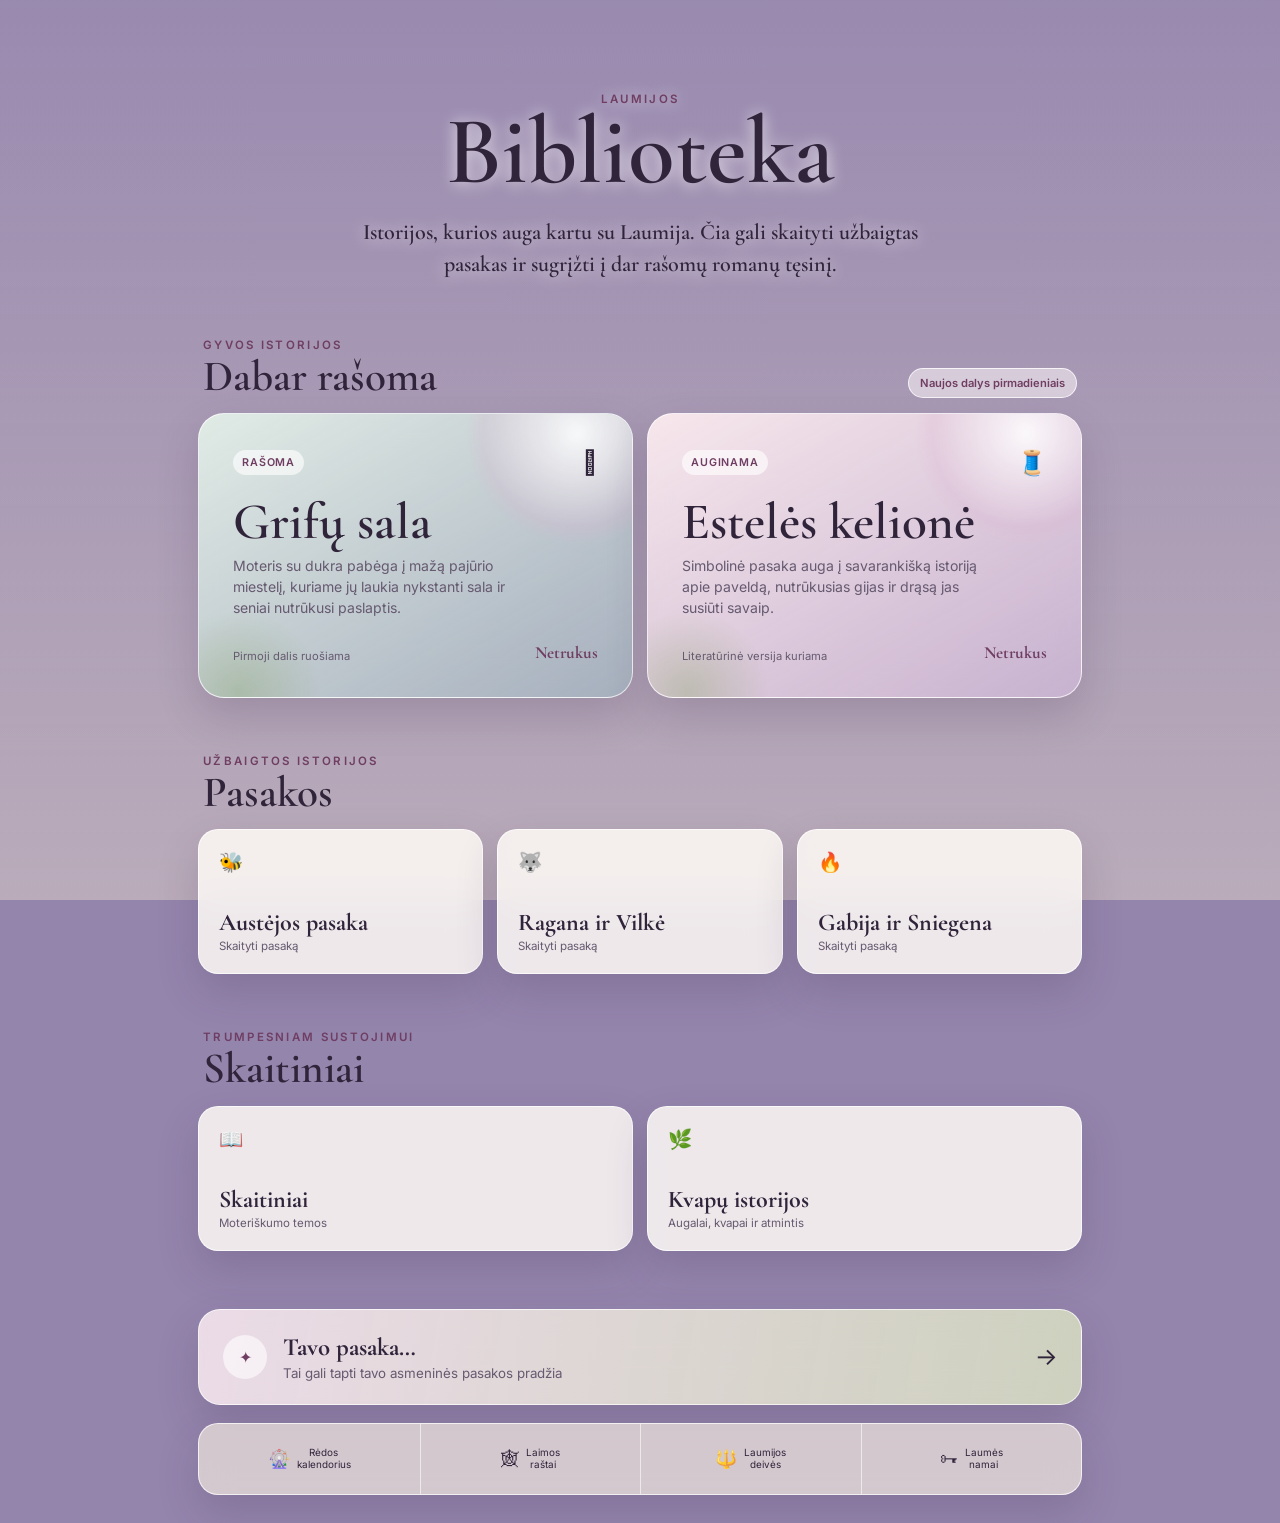
==== biblioteka/index.html @ 4a4b7edc "Add Laumija library page" ====
<!doctype html>
<html lang="lt">
<head>
  <meta charset="utf-8">
  <meta name="viewport" content="width=device-width, initial-scale=1">
  <meta name="theme-color" content="#8f7eaa">
  <meta name="description" content="Laumijos biblioteka – augantys romanai, pasakos ir skaitiniai.">
  <title>Laumijos biblioteka</title>
  <link rel="preconnect" href="https://fonts.googleapis.com">
  <link rel="preconnect" href="https://fonts.gstatic.com" crossorigin>
  <link href="https://fonts.googleapis.com/css2?family=Cormorant+Garamond:wght@500;600;700&family=Inter:wght@400;500;600&display=swap" rel="stylesheet">
  <link rel="stylesheet" href="styles.css">
</head>
<body>
  <main class="library-shell">
    <header class="hero">
      <p class="eyebrow">Laumijos</p>
      <h1>Biblioteka</h1>
      <p class="hero-copy">Istorijos, kurios auga kartu su Laumija. Čia gali skaityti užbaigtas pasakas ir sugrįžti į dar rašomų romanų tęsinį.</p>
    </header>

    <section class="shelf" aria-labelledby="writing-title">
      <div class="shelf-heading">
        <div>
          <p class="section-kicker">Gyvos istorijos</p>
          <h2 id="writing-title">Dabar rašoma</h2>
        </div>
        <span class="rhythm">Naujos dalys pirmadieniais</span>
      </div>
      <div class="writing-grid" id="writing-grid"></div>
    </section>

    <section class="shelf" aria-labelledby="tales-title">
      <div class="shelf-heading">
        <div>
          <p class="section-kicker">Užbaigtos istorijos</p>
          <h2 id="tales-title">Pasakos</h2>
        </div>
      </div>
      <div class="tale-grid" id="tale-grid"></div>
    </section>

    <section class="shelf" aria-labelledby="reading-title">
      <div class="shelf-heading">
        <div>
          <p class="section-kicker">Trumpesniam sustojimui</p>
          <h2 id="reading-title">Skaitiniai</h2>
        </div>
      </div>
      <div class="reading-grid" id="reading-grid"></div>
    </section>

    <a class="personal-story" href="https://laumija.lt/p/1096b77/">
      <span class="personal-symbol" aria-hidden="true">✦</span>
      <span>
        <strong>Tavo pasaka…</strong>
        <small>Tai gali tapti tavo asmeninės pasakos pradžia</small>
      </span>
      <span class="arrow" aria-hidden="true">→</span>
    </a>

    <nav class="site-nav" aria-label="Laumijos puslapiai">
      <a href="https://laumija.lt/"><span aria-hidden="true">🎡</span><small>Rėdos<br>kalendorius</small></a>
      <a href="https://laumija.lt/p/110c548/"><span aria-hidden="true">🕸</span><small>Laimos<br>raštai</small></a>
      <a href="https://laumija.lt/p/104f5ad/"><span aria-hidden="true">🔱</span><small>Laumijos<br>deivės</small></a>
      <a href="https://laumija.lt/p/104f51d/"><span aria-hidden="true">🗝</span><small>Laumės<br>namai</small></a>
    </nav>
  </main>

  <script src="app.js"></script>
</body>
</html>
---- biblioteka/styles.css ----
:root {
  --ink: #30243b;
  --muted: #665a70;
  --wine: #6f3e62;
  --leaf: #526744;
  --cream: rgba(255, 252, 247, .84);
  --cream-strong: rgba(255, 253, 249, .94);
  --line: rgba(255, 255, 255, .72);
  --shadow: 0 18px 42px rgba(61, 40, 73, .18);
}

* { box-sizing: border-box; }

html { min-height: 100%; }

body {
  min-height: 100vh;
  margin: 0;
  color: var(--ink);
  font-family: "Inter", sans-serif;
  background-color: #9485ad;
  background-image:
    linear-gradient(rgba(248, 237, 247, .12), rgba(239, 231, 207, .22)),
    url("https://p.taplink.st/p/9/2/4/a/70316527.webp?0");
  background-position: center top;
  background-repeat: no-repeat;
  background-size: cover;
  background-attachment: fixed;
}

body::before {
  content: "";
  position: fixed;
  inset: 0;
  z-index: -1;
  background: linear-gradient(180deg, rgba(105, 82, 134, .12), rgba(240, 224, 205, .25));
}

a { color: inherit; }

.library-shell {
  width: min(100%, 960px);
  min-height: 100vh;
  margin: 0 auto;
  padding: clamp(48px, 8vw, 92px) clamp(16px, 4vw, 38px) 28px;
}

.hero {
  width: min(680px, 100%);
  margin: 0 auto clamp(34px, 6vw, 58px);
  text-align: center;
  text-shadow: 0 1px 16px rgba(255, 255, 255, .82);
}

.eyebrow,
.section-kicker {
  margin: 0 0 3px;
  color: var(--wine);
  font-size: .72rem;
  font-weight: 600;
  letter-spacing: .2em;
  text-transform: uppercase;
}

h1,
h2,
h3 {
  font-family: "Cormorant Garamond", serif;
}

h1 {
  margin: 0;
  font-size: clamp(3.25rem, 11vw, 6rem);
  font-weight: 600;
  line-height: .9;
}

.hero-copy {
  max-width: 600px;
  margin: 22px auto 0;
  font-family: "Cormorant Garamond", serif;
  font-size: clamp(1.16rem, 3vw, 1.38rem);
  font-weight: 600;
  line-height: 1.42;
}

.shelf {
  margin-top: clamp(32px, 6vw, 56px);
}

.shelf-heading {
  display: flex;
  align-items: end;
  justify-content: space-between;
  gap: 16px;
  margin: 0 5px 15px;
}

h2 {
  margin: 0;
  font-size: clamp(2rem, 5vw, 2.7rem);
  font-weight: 600;
  line-height: 1;
}

.rhythm {
  padding: 7px 11px;
  border: 1px solid rgba(255, 255, 255, .78);
  border-radius: 999px;
  background: rgba(255, 248, 250, .54);
  color: var(--wine);
  font-size: .7rem;
  font-weight: 600;
  white-space: nowrap;
  backdrop-filter: blur(10px);
}

.writing-grid,
.tale-grid,
.reading-grid {
  display: grid;
  gap: 14px;
}

.writing-grid { grid-template-columns: repeat(2, minmax(0, 1fr)); }
.tale-grid { grid-template-columns: repeat(3, minmax(0, 1fr)); }
.reading-grid { grid-template-columns: repeat(2, minmax(0, 1fr)); }

.book-card,
.tale-card,
.reading-card,
.personal-story,
.site-nav {
  border: 1px solid var(--line);
  box-shadow: var(--shadow);
  backdrop-filter: blur(16px);
  -webkit-backdrop-filter: blur(16px);
}

.book-card {
  position: relative;
  display: flex;
  min-height: 285px;
  overflow: hidden;
  border-radius: 26px;
  background: linear-gradient(145deg, rgba(255, 244, 247, .9), rgba(221, 228, 194, .69));
  text-decoration: none;
  isolation: isolate;
}

.book-card::before,
.book-card::after {
  content: "";
  position: absolute;
  border-radius: 50%;
  z-index: -1;
}

.book-card::before {
  width: 220px;
  height: 220px;
  top: -90px;
  right: -55px;
  background: radial-gradient(circle, rgba(255,255,255,.85), rgba(220,183,210,.25) 60%, transparent 72%);
}

.book-card::after {
  width: 170px;
  height: 170px;
  bottom: -80px;
  left: -45px;
  background: radial-gradient(circle, rgba(132,162,101,.35), transparent 68%);
}

.book-card[data-tone="island"] {
  background: linear-gradient(150deg, rgba(231, 244, 235, .9), rgba(161, 179, 191, .73));
}

.book-card[data-tone="thread"] {
  background: linear-gradient(150deg, rgba(255, 239, 241, .91), rgba(207, 183, 216, .72));
}

.book-inner {
  display: flex;
  flex-direction: column;
  width: 100%;
  padding: clamp(23px, 4vw, 34px);
}

.book-topline {
  display: flex;
  justify-content: space-between;
  gap: 12px;
  align-items: center;
}

.status {
  padding: 6px 9px;
  border-radius: 999px;
  background: rgba(255, 255, 255, .62);
  color: var(--wine);
  font-size: .67rem;
  font-weight: 600;
  letter-spacing: .08em;
  text-transform: uppercase;
}

.book-symbol {
  font-size: 1.5rem;
}

.book-card h3 {
  margin: auto 0 8px;
  font-size: clamp(2.1rem, 6vw, 3.2rem);
  font-weight: 600;
  line-height: .95;
}

.book-card p {
  max-width: 33ch;
  margin: 0;
  color: var(--muted);
  font-size: .88rem;
  line-height: 1.5;
}

.book-footer {
  display: flex;
  justify-content: space-between;
  align-items: end;
  gap: 14px;
  margin-top: 24px;
}

.book-footer small {
  color: var(--muted);
  font-size: .7rem;
  line-height: 1.3;
}

.open-label {
  font-family: "Cormorant Garamond", serif;
  font-size: 1.06rem;
  font-weight: 700;
}

.book-card.is-coming {
  cursor: default;
}

.book-card.is-coming .open-label {
  color: var(--wine);
}

.tale-card,
.reading-card {
  display: flex;
  flex-direction: column;
  min-height: 145px;
  padding: 20px;
  border-radius: 20px;
  background: var(--cream);
  text-decoration: none;
  transition: transform .2s ease, background-color .2s ease;
}

.tale-card:hover,
.reading-card:hover,
.personal-story:hover,
.book-card[href]:hover {
  transform: translateY(-2px);
}

.tale-card span,
.reading-card span {
  color: var(--wine);
  font-size: 1.22rem;
}

.tale-card h3,
.reading-card h3 {
  margin: auto 0 4px;
  font-size: 1.5rem;
  line-height: 1.05;
}

.tale-card small,
.reading-card small {
  color: var(--muted);
  font-size: .72rem;
}

.personal-story {
  display: grid;
  grid-template-columns: auto 1fr auto;
  align-items: center;
  gap: 16px;
  margin-top: clamp(34px, 6vw, 58px);
  padding: 22px 24px;
  border-radius: 22px;
  background: linear-gradient(100deg, rgba(246, 230, 238, .89), rgba(222, 230, 195, .78));
  text-decoration: none;
  transition: transform .2s ease;
}

.personal-symbol {
  display: grid;
  width: 44px;
  height: 44px;
  place-items: center;
  border-radius: 50%;
  background: rgba(255, 255, 255, .58);
  color: var(--wine);
}

.personal-story strong {
  display: block;
  font-family: "Cormorant Garamond", serif;
  font-size: 1.55rem;
}

.personal-story small {
  color: var(--muted);
}

.arrow {
  font-size: 1.5rem;
}

.site-nav {
  display: grid;
  grid-template-columns: repeat(4, minmax(0, 1fr));
  margin-top: 18px;
  overflow: hidden;
  border-radius: 20px;
  background: rgba(233, 222, 218, .76);
}

.site-nav a {
  display: flex;
  min-height: 70px;
  align-items: center;
  justify-content: center;
  gap: 7px;
  padding: 10px 6px;
  text-align: center;
  text-decoration: none;
}

.site-nav a + a {
  border-left: 1px solid rgba(255, 255, 255, .58);
}

.site-nav span { font-size: 1.12rem; }
.site-nav small { font-size: .62rem; line-height: 1.15; }

@media (max-width: 680px) {
  body { background-attachment: scroll; }
  .library-shell { padding-top: 52px; }
  .writing-grid,
  .tale-grid,
  .reading-grid { grid-template-columns: 1fr; }
  .book-card { min-height: 245px; }
  .shelf-heading { align-items: flex-start; }
  .rhythm { margin-top: 3px; font-size: .62rem; }
  .tale-card,
  .reading-card { min-height: 116px; }
}

@media (max-width: 420px) {
  .library-shell { padding-inline: 12px; }
  .hero-copy { padding-inline: 8px; }
  .rhythm { max-width: 120px; text-align: center; white-space: normal; }
  .personal-story { padding-inline: 17px; }
  .personal-story small { font-size: .7rem; }
  .site-nav a { flex-direction: column; gap: 3px; }
}

@media (prefers-reduced-motion: reduce) {
  *, *::before, *::after { scroll-behavior: auto !important; transition: none !important; }
}
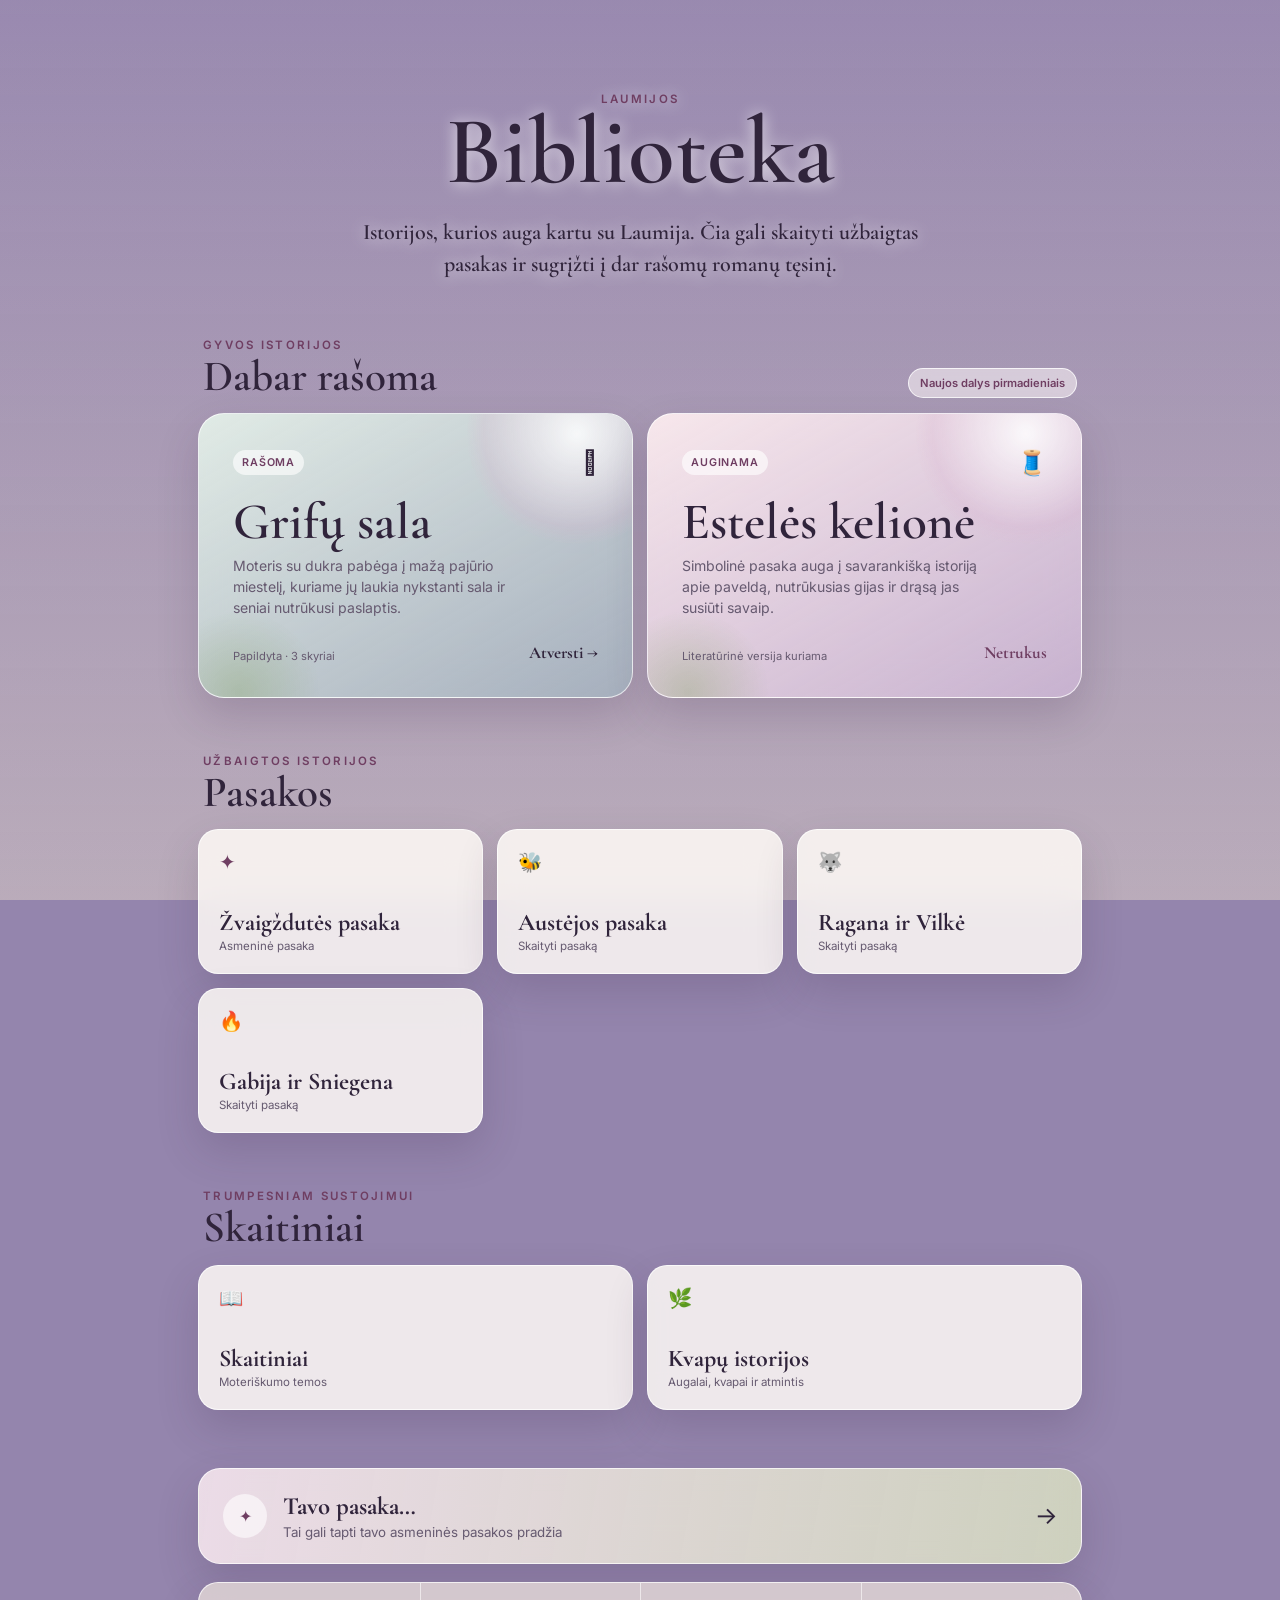
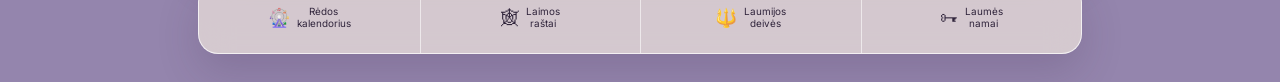
==== commit 7ac823b9: "Atnaujinti bibliotekos kortelių versiją" ====
--- a/biblioteka/index.html
+++ b/biblioteka/index.html
@@ -67,6 +67,6 @@
     </nav>
   </main>
 
-  <script src="app.js"></script>
+  <script src="app.js?v=3"></script>
 </body>
 </html>
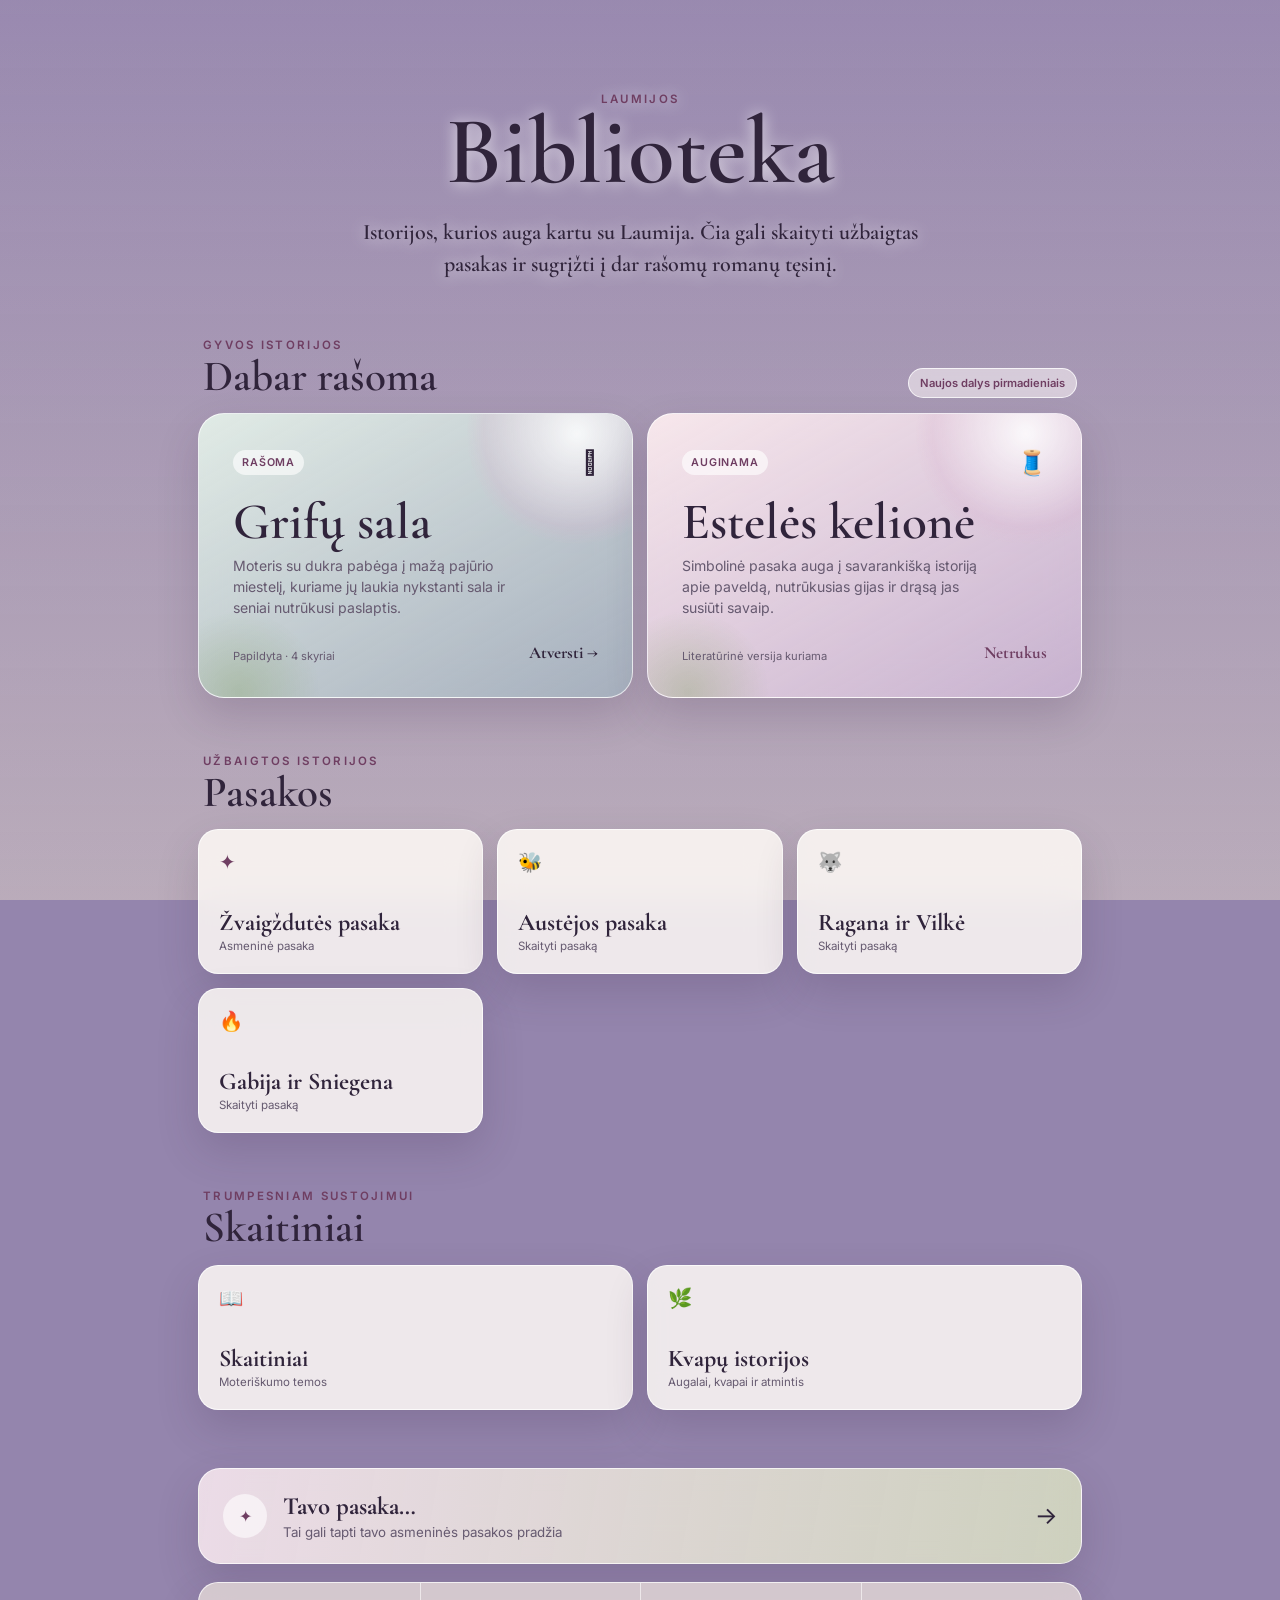
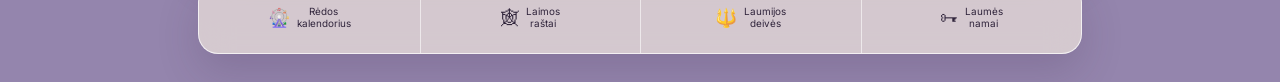
==== commit 674dc9a6: "Atnaujinti bibliotekos duomenų versiją" ====
--- a/biblioteka/index.html
+++ b/biblioteka/index.html
@@ -67,6 +67,6 @@
     </nav>
   </main>
 
-  <script src="app.js?v=3"></script>
+  <script src="app.js?v=4"></script>
 </body>
 </html>
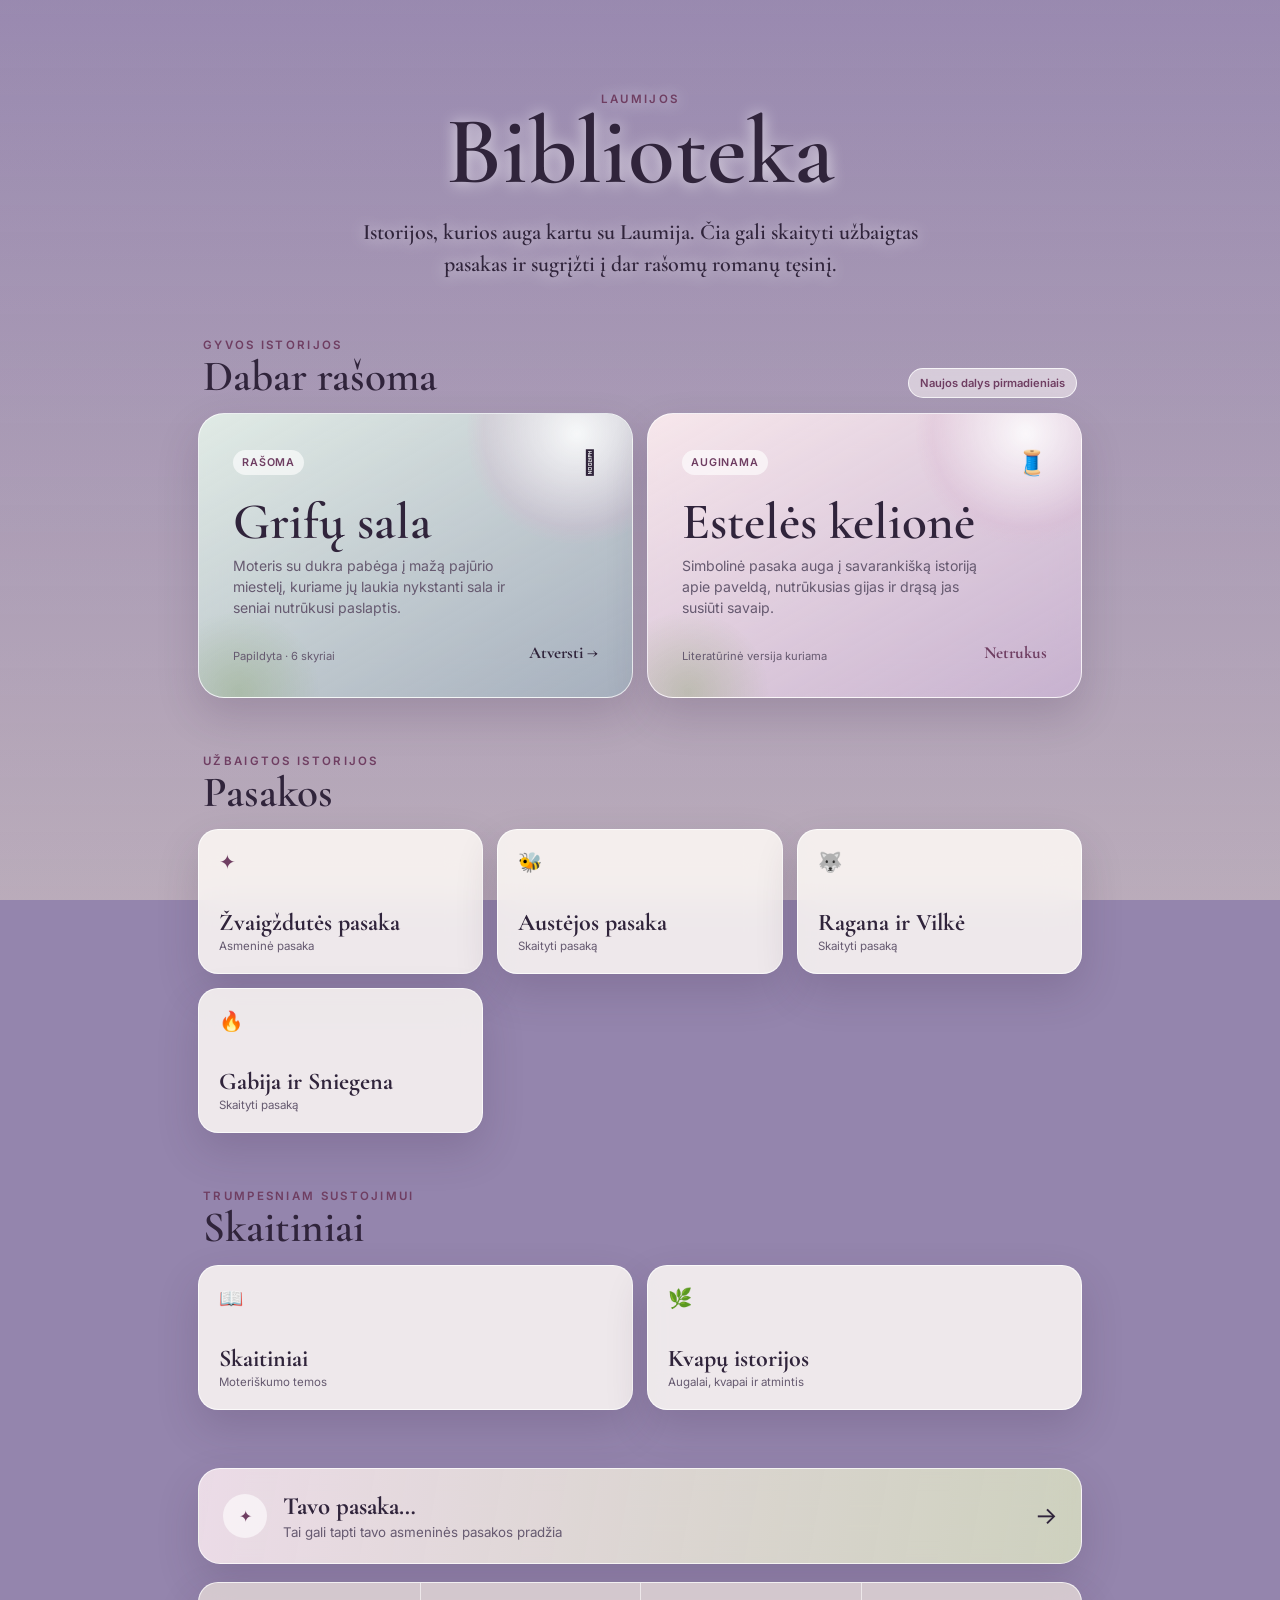
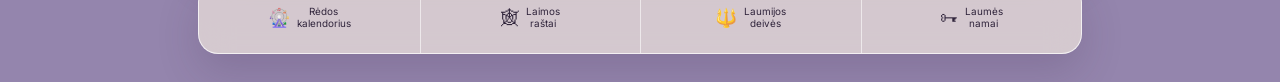
==== commit 06f7c55b: "Atnaujinti Grifų salą iki 6 skyrių" ====
--- a/biblioteka/index.html
+++ b/biblioteka/index.html
@@ -10,6 +10,7 @@
   <link rel="preconnect" href="https://fonts.gstatic.com" crossorigin>
   <link href="https://fonts.googleapis.com/css2?family=Cormorant+Garamond:wght@500;600;700&family=Inter:wght@400;500;600&display=swap" rel="stylesheet">
   <link rel="stylesheet" href="styles.css">
+  <script src="/laumija-app/analytics.js?v=1" defer></script>
 </head>
 <body>
   <main class="library-shell">
@@ -67,6 +68,6 @@
     </nav>
   </main>
 
-  <script src="app.js?v=4"></script>
+  <script src="app.js?v=6"></script>
 </body>
 </html>
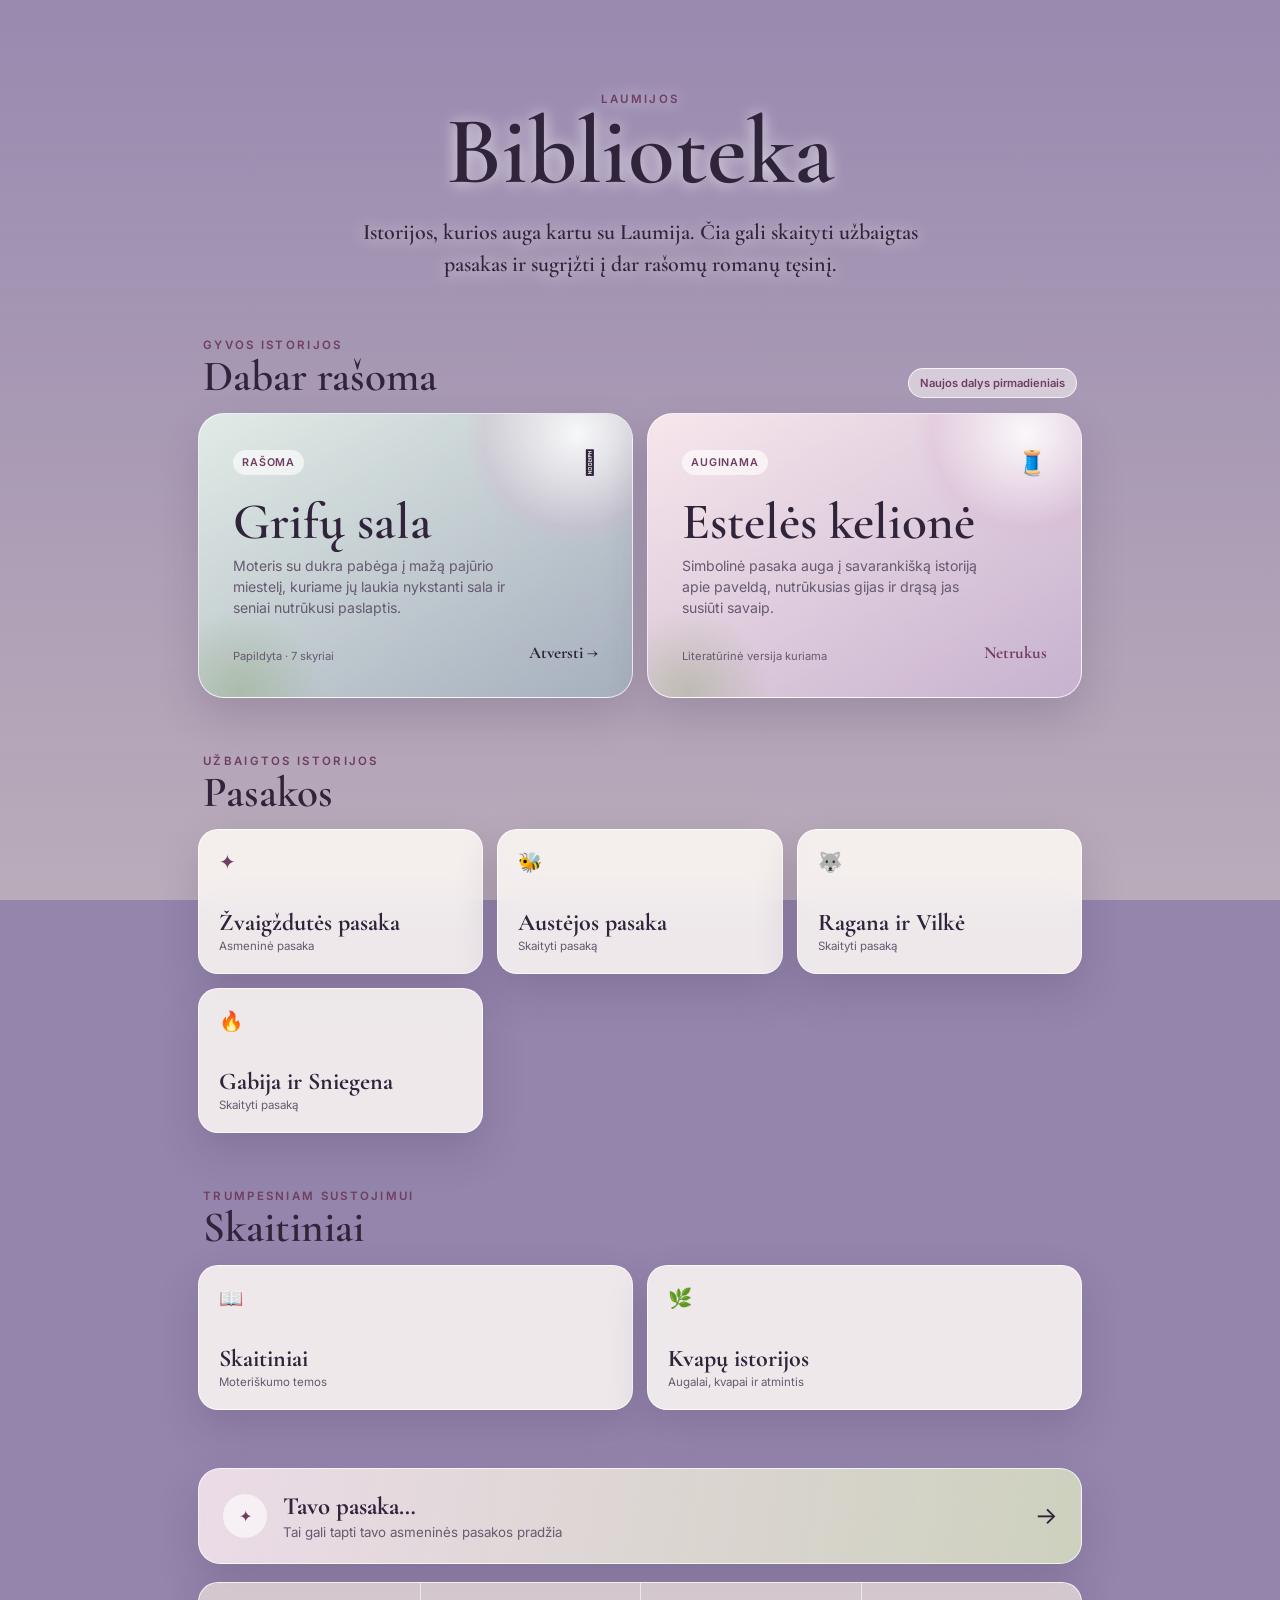
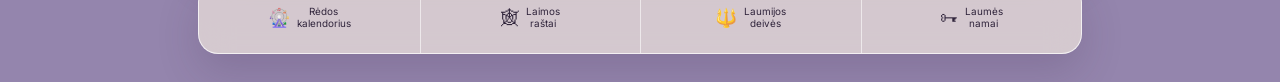
==== commit 8453b82f: "Update index.html" ====
--- a/biblioteka/index.html
+++ b/biblioteka/index.html
@@ -68,6 +68,7 @@
     </nav>
   </main>
 
-  <script src="app.js?v=6"></script>
+  <script src="app.js?v=7"></script>
 </body>
 </html>
+
